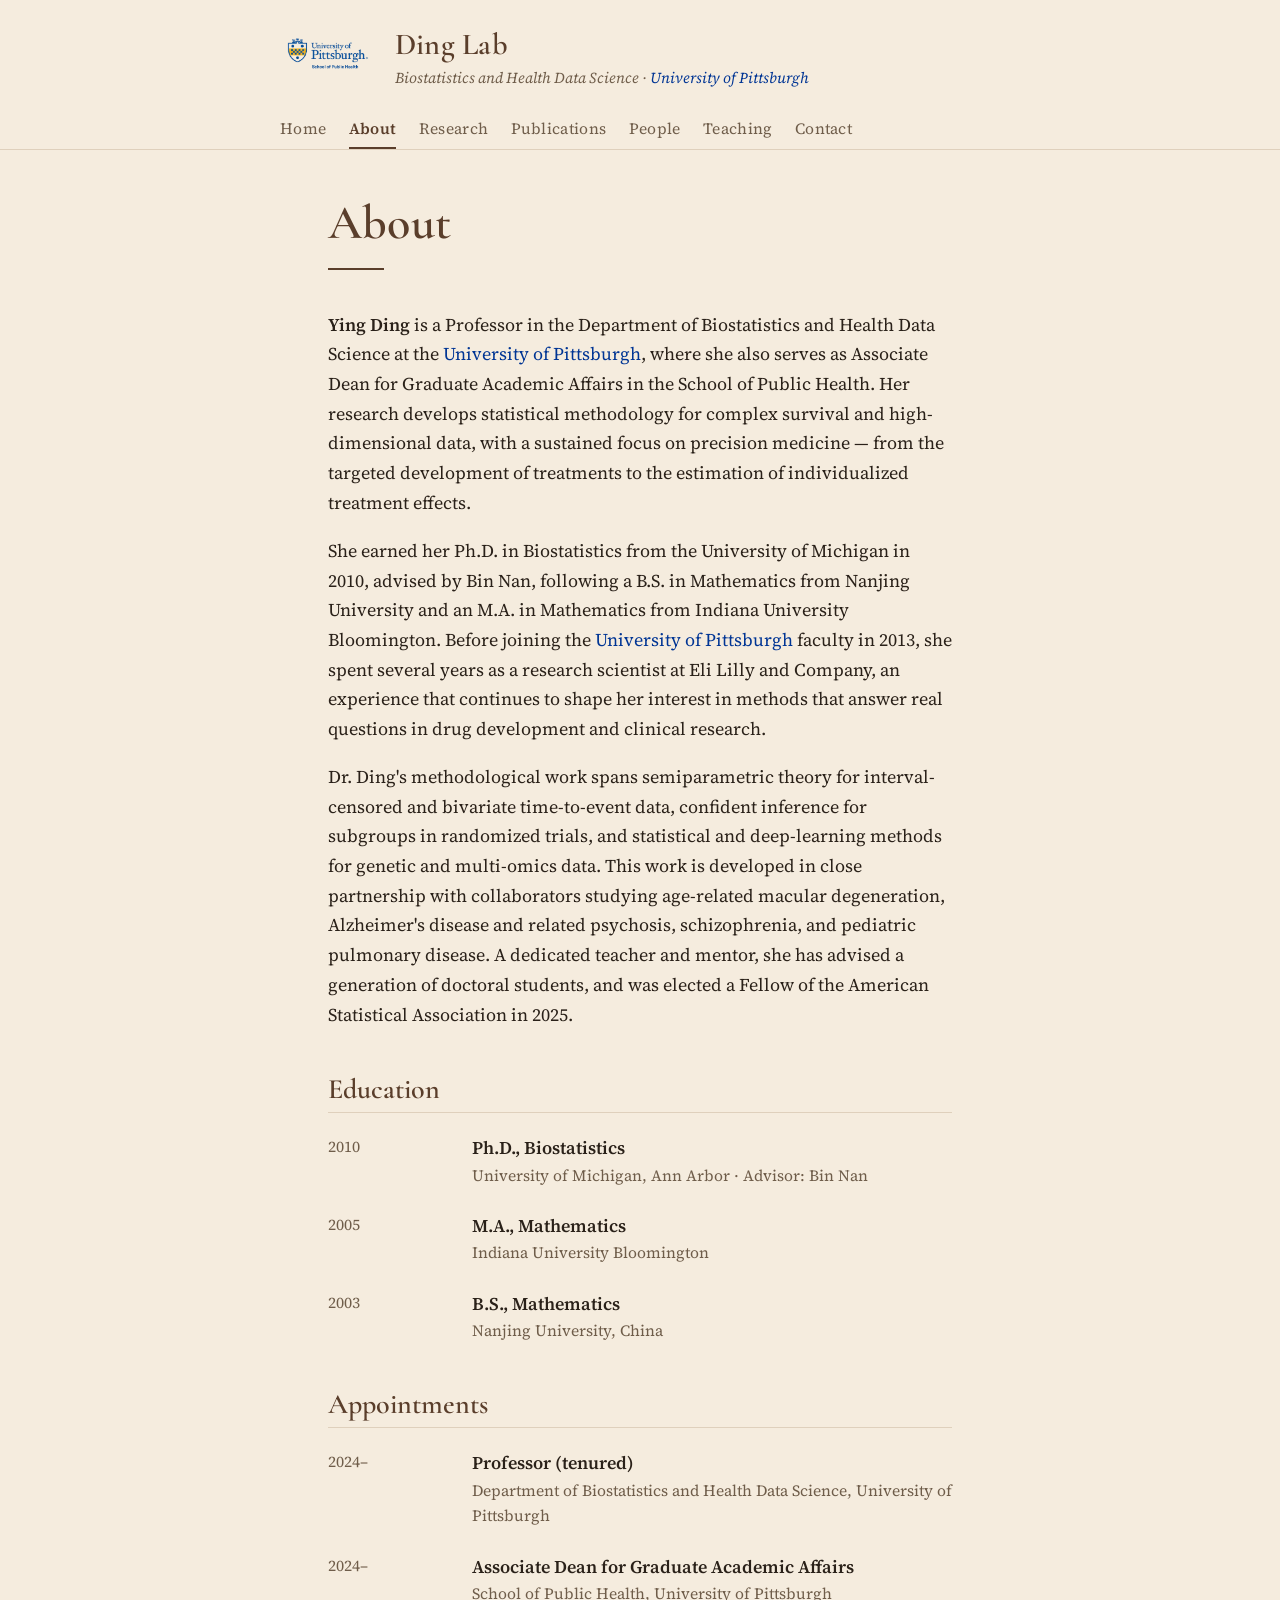
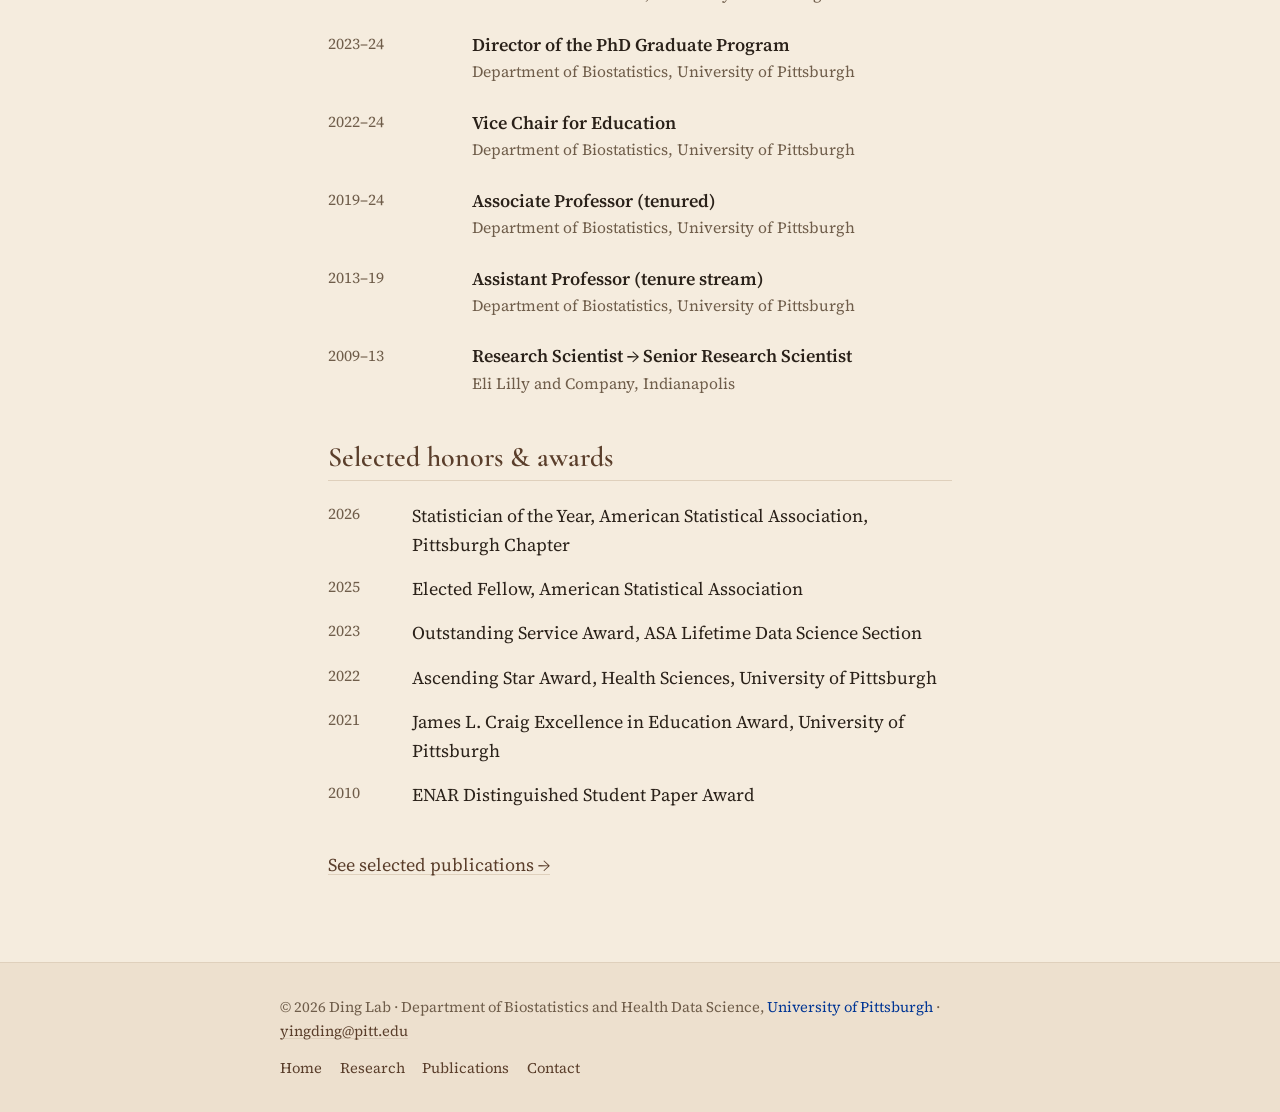
==== about.html @ 4a9fe465 "Badge into header masthead; drop home portrait and hero tagline - Move the Pitt School of Public Hea" ====
<!DOCTYPE html>
<html lang="en">
<head>
  <meta charset="utf-8">
  <meta name="viewport" content="width=device-width, initial-scale=1">
  <title>About — Ding Lab</title>
  <meta name="description" content="Biography, education, and academic appointments of Ying Ding, Professor of Biostatistics and Health Data Science at the University of Pittsburgh.">
  <link rel="preconnect" href="https://fonts.googleapis.com">
  <link rel="preconnect" href="https://fonts.gstatic.com" crossorigin>
  <link rel="stylesheet" href="https://fonts.googleapis.com/css2?family=Cormorant+Garamond:ital,wght@0,500;0,600;1,500;1,600&family=Source+Serif+4:ital,wght@0,400;0,600;1,400&display=swap">
  <link rel="stylesheet" href="assets/css/style.css">
</head>
<body>
  <a class="skip-link" href="#main">Skip to content</a>

  <!-- ===== SHARED HEADER — keep identical across all pages (only aria-current moves) ===== -->
  <header class="site-header">
    <div class="wrap">
      <div class="brand">
        <img class="site-badge" src="assets/img/School_of_Public_Health.png" alt="University of Pittsburgh School of Public Health">
        <div class="brand-text">
          <a class="site-title" href="index.html">Ding Lab</a>
          <p class="site-tagline">Biostatistics and Health Data Science &middot; <span class="pitt">University of Pittsburgh</span></p>
        </div>
      </div>
      <nav class="main-nav" aria-label="Primary">
        <ul>
          <li><a href="index.html">Home</a></li>
          <li><a href="about.html" aria-current="page">About</a></li>
          <li><a href="research.html">Research</a></li>
          <li><a href="publications.html">Publications</a></li>
          <li><a href="people.html">People</a></li>
          <li><a href="teaching.html">Teaching</a></li>
          <li><a href="contact.html">Contact</a></li>
        </ul>
      </nav>
    </div>
  </header>
  <!-- ===== /SHARED HEADER ===== -->

  <main id="main">
    <div class="page-header">
      <h1 class="page-title">About</h1>
      <hr class="rule">
    </div>

    <section aria-label="Biography">
      <!-- TODO: review the biography below for accuracy and voice; edit freely. -->
      <p><strong>Ying Ding</strong> is a Professor in the Department of Biostatistics and Health Data
      Science at the <span class="pitt">University of Pittsburgh</span>, where she also serves as
      Associate Dean for Graduate Academic Affairs in the School of Public Health. Her research
      develops statistical methodology for complex survival and high-dimensional data, with a
      sustained focus on precision medicine &mdash; from the targeted development of treatments to the
      estimation of individualized treatment effects.</p>

      <p>She earned her Ph.D. in Biostatistics from the University of Michigan in 2010, advised by
      Bin Nan, following a B.S. in Mathematics from Nanjing University and an M.A. in Mathematics
      from Indiana University Bloomington. Before joining the <span class="pitt">University of
      Pittsburgh</span> faculty in 2013, she spent several years as a research scientist at Eli Lilly
      and Company, an experience that continues to shape her interest in methods that answer real
      questions in drug development and clinical research.</p>

      <p>Dr. Ding's methodological work spans semiparametric theory for interval-censored and
      bivariate time-to-event data, confident inference for subgroups in randomized trials, and
      statistical and deep-learning methods for genetic and multi-omics data. This work is developed
      in close partnership with collaborators studying age-related macular degeneration, Alzheimer's
      disease and related psychosis, schizophrenia, and pediatric pulmonary disease. A dedicated
      teacher and mentor, she has advised a generation of doctoral students, and was elected a Fellow
      of the American Statistical Association in 2025.</p>
    </section>

    <section aria-labelledby="education-heading">
      <h2 id="education-heading">Education</h2>
      <div class="cv-list">
        <div class="cv-item">
          <span class="cv-when">2010</span>
          <p class="cv-what"><span class="cv-role">Ph.D., Biostatistics</span>
            <span class="cv-where">University of Michigan, Ann Arbor &middot; Advisor: Bin Nan</span></p>
        </div>
        <div class="cv-item">
          <span class="cv-when">2005</span>
          <p class="cv-what"><span class="cv-role">M.A., Mathematics</span>
            <span class="cv-where">Indiana University Bloomington</span></p>
        </div>
        <div class="cv-item">
          <span class="cv-when">2003</span>
          <p class="cv-what"><span class="cv-role">B.S., Mathematics</span>
            <span class="cv-where">Nanjing University, China</span></p>
        </div>
      </div>
    </section>

    <section aria-labelledby="appointments-heading">
      <h2 id="appointments-heading">Appointments</h2>
      <div class="cv-list">
        <div class="cv-item">
          <span class="cv-when">2024&ndash;</span>
          <p class="cv-what"><span class="cv-role">Professor (tenured)</span>
            <span class="cv-where">Department of Biostatistics and Health Data Science, University of Pittsburgh</span></p>
        </div>
        <div class="cv-item">
          <span class="cv-when">2024&ndash;</span>
          <p class="cv-what"><span class="cv-role">Associate Dean for Graduate Academic Affairs</span>
            <span class="cv-where">School of Public Health, University of Pittsburgh</span></p>
        </div>
        <div class="cv-item">
          <span class="cv-when">2023&ndash;24</span>
          <p class="cv-what"><span class="cv-role">Director of the PhD Graduate Program</span>
            <span class="cv-where">Department of Biostatistics, University of Pittsburgh</span></p>
        </div>
        <div class="cv-item">
          <span class="cv-when">2022&ndash;24</span>
          <p class="cv-what"><span class="cv-role">Vice Chair for Education</span>
            <span class="cv-where">Department of Biostatistics, University of Pittsburgh</span></p>
        </div>
        <div class="cv-item">
          <span class="cv-when">2019&ndash;24</span>
          <p class="cv-what"><span class="cv-role">Associate Professor (tenured)</span>
            <span class="cv-where">Department of Biostatistics, University of Pittsburgh</span></p>
        </div>
        <div class="cv-item">
          <span class="cv-when">2013&ndash;19</span>
          <p class="cv-what"><span class="cv-role">Assistant Professor (tenure stream)</span>
            <span class="cv-where">Department of Biostatistics, University of Pittsburgh</span></p>
        </div>
        <div class="cv-item">
          <span class="cv-when">2009&ndash;13</span>
          <p class="cv-what"><span class="cv-role">Research Scientist &rarr; Senior Research Scientist</span>
            <span class="cv-where">Eli Lilly and Company, Indianapolis</span></p>
        </div>
      </div>
    </section>

    <section aria-labelledby="honors-heading">
      <h2 id="honors-heading">Selected honors &amp; awards</h2>
      <!-- TODO: add or prune awards as desired; full list in CV. -->
      <ul class="stack-list">
        <li><span class="yr">2026</span><span>Statistician of the Year, American Statistical Association, Pittsburgh Chapter</span></li>
        <li><span class="yr">2025</span><span>Elected Fellow, American Statistical Association</span></li>
        <li><span class="yr">2023</span><span>Outstanding Service Award, ASA Lifetime Data Science Section</span></li>
        <li><span class="yr">2022</span><span>Ascending Star Award, Health Sciences, University of Pittsburgh</span></li>
        <li><span class="yr">2021</span><span>James L. Craig Excellence in Education Award, University of Pittsburgh</span></li>
        <li><span class="yr">2010</span><span>ENAR Distinguished Student Paper Award</span></li>
      </ul>
    </section>

    <p style="margin-top:2.5rem;"><a href="publications.html">See selected publications &rarr;</a></p>
  </main>

  <!-- ===== SHARED FOOTER — keep identical across all pages ===== -->
  <footer class="site-footer">
    <div class="wrap foot-inner">
      <!-- TODO: update the year (or wire up a small script) -->
      <p>&copy; 2026 Ding Lab &middot; Department of Biostatistics and Health Data Science, <span class="pitt">University of Pittsburgh</span> &middot; <a href="mailto:yingding@pitt.edu">yingding@pitt.edu</a></p>
      <nav aria-label="Footer">
        <ul>
          <li><a href="index.html">Home</a></li>
          <li><a href="research.html">Research</a></li>
          <li><a href="publications.html">Publications</a></li>
          <li><a href="contact.html">Contact</a></li>
        </ul>
      </nav>
    </div>
  </footer>
  <!-- ===== /SHARED FOOTER ===== -->
</body>
</html>
---- assets/css/style.css ----
/* ==========================================================================
   Ying Ding Lab — shared stylesheet
   Classical academic elegance with a warm, luxe register:
   "high-priced wood" — walnut/espresso browns on a soft warm-beige ground.
   Restrained on purpose. Edit palette below.
   ========================================================================== */

:root {
  /* Color palette (warm "wood + skin", AA-checked) */
  --bg:            #F5ECDE;  /* warm light beige page background */
  --bg-panel:      #EDE0CE;  /* soft warm sand: footer, callouts, headshot */
  --text:          #2A2119;  /* primary text, dark espresso */
  --text-muted:    #6F5D4A;  /* secondary text, warm taupe */
  --accent:        #5A3E2B;  /* walnut brown: headings, links, rules */
  --accent-dark:   #3E2A1C;  /* hover / pressed */
  --hairline:      #DFD0BC;  /* borders, dividers */
  --pitt-blue:     #003594;  /* University of Pittsburgh official blue */

  /* Type */
  --font-head: "Cormorant Garamond", Georgia, "Times New Roman", serif;
  --font-body: "Source Serif 4", Georgia, "Times New Roman", serif;

  /* Measure & rhythm */
  --wrap:  48rem;   /* header / footer width */
  --prose: 42rem;   /* reading measure (~65ch) */
  --pad:   1.5rem;
}

/* ------------------------------------------------------------------ Reset-ish */
*,
*::before,
*::after { box-sizing: border-box; }

html { -webkit-text-size-adjust: 100%; }

body {
  margin: 0;
  background: var(--bg);
  color: var(--text);
  font-family: var(--font-body);
  font-size: 1.125rem;      /* 18px */
  line-height: 1.65;
  font-weight: 400;
  text-rendering: optimizeLegibility;
  -webkit-font-smoothing: antialiased;
}

img { max-width: 100%; height: auto; display: block; }

/* -------------------------------------------------------------- Skip link */
.skip-link {
  position: absolute;
  left: -9999px;
  top: 0;
  background: var(--accent);
  color: #fff;
  padding: 0.5rem 1rem;
  z-index: 100;
  text-decoration: none;
}
.skip-link:focus {
  left: 0.75rem;
  top: 0.75rem;
}

/* --------------------------------------------------------------- Wrappers */
.wrap {
  width: 100%;
  max-width: var(--wrap);
  margin-inline: auto;
  padding-inline: var(--pad);
}

/* ---------------------------------------------------------------- Header */
.site-header {
  border-bottom: 1px solid var(--hairline);
  padding-block: 1.75rem 0;
}
/* Institution badge sits to the left of the lab name (masthead, husainlab.org-style). */
.brand {
  display: flex;
  align-items: center;
  gap: 1.15rem;
}
.site-badge {
  height: 54px;
  width: auto;
  flex: 0 0 auto;
}
.site-title {
  font-family: var(--font-head);
  font-weight: 600;
  font-size: 1.9rem;
  line-height: 1.1;
  letter-spacing: 0.01em;
  color: var(--accent);
  text-decoration: none;
  display: inline-block;
}
.site-title:hover,
.site-title:focus-visible { color: var(--accent-dark); }
.site-tagline {
  margin: 0.15rem 0 0;
  font-size: 0.95rem;
  color: var(--text-muted);
  font-style: italic;
}

/* Navigation */
.main-nav {
  margin-top: 1.25rem;
}
.main-nav ul {
  list-style: none;
  margin: 0;
  padding: 0;
  display: flex;
  flex-wrap: wrap;
  gap: 0.25rem 1.4rem;
}
.main-nav a {
  display: inline-block;
  padding: 0.35rem 0;
  font-size: 0.98rem;
  letter-spacing: 0.02em;
  color: var(--text-muted);
  text-decoration: none;
  border-bottom: 2px solid transparent;
  transition: color 120ms ease, border-color 120ms ease;
}
.main-nav a:hover,
.main-nav a:focus-visible {
  color: var(--accent);
  border-bottom-color: var(--hairline);
}
.main-nav a[aria-current="page"] {
  color: var(--accent);
  font-weight: 600;
  border-bottom-color: var(--accent);
}

/* ------------------------------------------------------------------ Main */
main {
  max-width: var(--prose);
  margin-inline: auto;
  padding: 3rem var(--pad) 4rem;
}

/* Page header block */
.page-header { margin-bottom: 2.5rem; }
.page-title {
  font-family: var(--font-head);
  font-weight: 600;
  font-size: clamp(2.2rem, 5vw, 3rem);
  line-height: 1.08;
  letter-spacing: 0.005em;
  color: var(--accent);
  margin: 0;
}
.page-header .rule {
  width: 3.5rem;
  height: 2px;
  background: var(--accent);
  border: 0;
  margin: 1.1rem 0 0;
}

/* Lead paragraph — used on the warmer pages */
.lead {
  font-size: 1.3rem;
  line-height: 1.55;
  color: var(--text);
  margin: 1.4rem 0 0;
}
.lead-italic {
  font-family: var(--font-head);
  font-size: 1.5rem;
  font-style: italic;
  color: var(--accent);
  line-height: 1.4;
  margin: 1rem 0 0;
}

/* ----------------------------------------------------------- Typography */
h2 {
  font-family: var(--font-head);
  font-weight: 600;
  font-size: 1.75rem;
  line-height: 1.15;
  color: var(--accent);
  margin: 2.75rem 0 1rem;
  padding-bottom: 0.4rem;
  border-bottom: 1px solid var(--hairline);
}
h3 {
  font-family: var(--font-head);
  font-weight: 600;
  font-size: 1.35rem;
  line-height: 1.2;
  color: var(--text);
  margin: 2rem 0 0.5rem;
}
p { margin: 0 0 1.15rem; }
main > section > p:last-child { margin-bottom: 0; }

a {
  color: var(--accent);
  text-decoration: underline;
  text-underline-offset: 0.14em;
  text-decoration-thickness: 1px;
  text-decoration-color: var(--hairline);
  transition: color 120ms ease, text-decoration-color 120ms ease;
}
a:hover,
a:focus-visible {
  color: var(--accent-dark);
  text-decoration-color: currentColor;
}

strong { font-weight: 600; }
em { font-style: italic; }

hr.divider {
  border: 0;
  border-top: 1px solid var(--hairline);
  margin: 2.5rem 0;
}

/* --------------------------------------------------- CV-style definition lists */
/* Education, appointments, courses: label + detail rows */
.cv-list {
  margin: 1.25rem 0 0;
  display: grid;
  gap: 1.4rem;
}
.cv-item {
  display: grid;
  grid-template-columns: 7.5rem 1fr;
  gap: 0.25rem 1.5rem;
}
.cv-item .cv-when {
  color: var(--text-muted);
  font-variant-numeric: tabular-nums;
  font-size: 0.98rem;
  padding-top: 0.1rem;
}
.cv-item .cv-what { margin: 0; }
.cv-item .cv-what .cv-role { font-weight: 600; }
.cv-item .cv-what .cv-where { color: var(--text-muted); display: block; font-size: 0.98rem; }

/* Simple stacked list (awards, plain items) */
.stack-list {
  margin: 1.25rem 0 0;
  padding: 0;
  list-style: none;
  display: grid;
  gap: 0.9rem;
}
.stack-list li {
  display: grid;
  grid-template-columns: 4rem 1fr;
  gap: 1.25rem;
}
.stack-list .yr {
  color: var(--text-muted);
  font-variant-numeric: tabular-nums;
  font-size: 0.98rem;
}

/* -------------------------------------------------------- Research interests */
/* Home page: each interest = title + description + a line of recent citations. */
.interests {
  margin: 1.5rem 0 0;
  display: grid;
  gap: 2.25rem;
}
.interest .i-title {
  font-family: var(--font-head);
  font-weight: 600;
  font-size: 1.35rem;
  line-height: 1.2;
  color: var(--accent);
  margin: 0 0 0.45rem;
}
.interest .i-desc { margin: 0 0 0.6rem; }
.interest .i-pubs {
  margin: 0;
  padding-left: 1.1rem;
  border-left: 2px solid var(--hairline);
  font-size: 0.95rem;
  line-height: 1.6;
  color: var(--text-muted);
}
.interest .i-pubs-label {
  display: block;
  font-family: var(--font-head);
  font-style: italic;
  font-size: 1.05rem;
  color: var(--accent);
}
.i-more { margin-top: 2.25rem; font-size: 0.95rem; }

/* --------------------------------------------------------------- News list */
.news {
  margin: 1.25rem 0 0;
  padding: 0;
  list-style: none;
  display: grid;
  gap: 1rem;
}
.news li {
  display: grid;
  grid-template-columns: 6rem 1fr;
  gap: 1.25rem;
}
.news .news-date {
  color: var(--text-muted);
  font-size: 0.92rem;
  font-variant-numeric: tabular-nums;
  padding-top: 0.05rem;
}
.news p { margin: 0; }

/* -------------------------------------------------------------- Publications */
.pub-year {
  font-family: var(--font-head);
  font-weight: 600;
  font-size: 1.75rem;
  color: var(--accent);
  margin: 2.75rem 0 1rem;
  padding-bottom: 0.4rem;
  border-bottom: 1px solid var(--hairline);
}
.pub-list {
  margin: 0;
  padding: 0;
  list-style: none;
  display: grid;
  gap: 1.4rem;
}
.pub-list li { padding-left: 1.1rem; border-left: 2px solid var(--hairline); }
.pub-list .pub-title { font-weight: 600; }
.pub-list .pub-venue { font-style: italic; color: var(--text-muted); }
.pub-list .pub-meta { display: block; margin-top: 0.2rem; font-size: 0.95rem; }

/* --------------------------------------------------------------- People */
.people-group { margin-top: 1rem; }
.person {
  display: grid;
  grid-template-columns: auto 1fr;
  gap: 0.1rem 0;
  padding: 0.9rem 0;
  border-bottom: 1px solid var(--hairline);
}
.person:last-child { border-bottom: 0; }
.person .p-name { font-weight: 600; }
.person .p-role { color: var(--text-muted); }

/* PI card — a little warmth on the People page */
.pi-card {
  display: grid;
  grid-template-columns: 9.5rem 1fr;
  gap: 1.75rem;
  align-items: start;
  margin-top: 1.5rem;
}
.pi-card .headshot {
  width: 9.5rem;
  border: 1px solid var(--hairline);
  background: var(--bg-panel);
}
.pi-card h3 { margin-top: 0; }
.pi-card .p-role { color: var(--text-muted); margin-top: -0.25rem; }

/* --------------------------------------------------------------- Callout */
/* Warm note — prospective students, contact aside */
.callout {
  background: var(--bg-panel);
  border-left: 3px solid var(--accent);
  padding: 1.25rem 1.5rem;
  margin: 2rem 0 0;
}
.callout p:last-child { margin-bottom: 0; }
.callout h2,
.callout h3 { border: 0; margin-top: 0; }

/* Contact details block */
.contact-list {
  margin: 1.5rem 0 0;
  display: grid;
  gap: 1.1rem;
}
.contact-list .c-row { display: grid; grid-template-columns: 7rem 1fr; gap: 1.25rem; }
.contact-list .c-label {
  color: var(--text-muted);
  font-size: 0.98rem;
  letter-spacing: 0.02em;
}
.contact-list .c-value { margin: 0; }

/* ---------------------------------------------------------------- Footer */
.site-footer {
  background: var(--bg-panel);
  border-top: 1px solid var(--hairline);
  color: var(--text-muted);
  padding-block: 2rem;
  font-size: 0.92rem;
}
.site-footer .foot-inner {
  display: flex;
  flex-wrap: wrap;
  justify-content: space-between;
  gap: 0.75rem 2rem;
}
.site-footer p { margin: 0; }
.site-footer a { color: var(--accent); }
.site-footer nav ul {
  list-style: none;
  margin: 0;
  padding: 0;
  display: flex;
  flex-wrap: wrap;
  gap: 0.25rem 1.1rem;
}
.site-footer nav a { text-decoration: none; }
.site-footer nav a:hover { text-decoration: underline; }

/* ---------------------------------------------------------------- Hero (home) */
.hero {
  position: relative;
  background-color: var(--accent-dark);
  background-image: url("../img/pittsburgh.jpg");   /* swap this file to change the hero photo */
  background-size: cover;
  background-position: center;
  border-bottom: 1px solid var(--hairline);
}
.hero::before {
  /* solid warm wash (not a gradient) to keep overlaid text legible;
     deepen the alpha if you swap in a bright photo */
  content: "";
  position: absolute;
  inset: 0;
  background: rgba(42, 33, 25, 0.45);
}
.hero-inner {
  position: relative;
  max-width: var(--wrap);
  margin-inline: auto;
  padding: clamp(3.25rem, 11vw, 6.5rem) var(--pad);
  color: #F5ECDE;
}
.hero-title {
  font-family: var(--font-head);
  font-weight: 600;
  font-size: clamp(3rem, 10vw, 5.5rem);
  line-height: 1;
  letter-spacing: 0.01em;
  margin: 0;
  color: #F5ECDE;
}

/* ----------------------------------------------------- Pitt blue brand accent */
/* Used on "University of Pittsburgh" to align with the university's colour. */
.pitt { color: var(--pitt-blue); }

/* ---------------------------------------------------- Affiliation block (home) */
/* Department + street address, below the hero. */
.affiliation {
  padding-bottom: 1.9rem;
  margin-bottom: 2.25rem;
  border-bottom: 1px solid var(--hairline);
}
.affiliation-text p { margin: 0; }
.affiliation-text .aff-dept { font-weight: 600; }
.affiliation-text .aff-addr {
  margin-top: 0.35rem;
  color: var(--text-muted);
  font-size: 0.95rem;
}

/* ------------------------------------------------- Full-bleed page banner (16:9) */
/* Used on teaching.html. Sits between the header and <main>, edge to edge. */
.page-banner {
  margin: 0;
  width: 100%;
  background: var(--bg-panel);
  border-bottom: 1px solid var(--hairline);
}
.page-banner img {
  display: block;
  width: 100%;
  aspect-ratio: 16 / 9;
  object-fit: cover;   /* a non-16:9 photo is centre-cropped rather than squashed */
  object-position: center;
}

/* ------------------------------------------------------------ Rolling gallery */
/* Full-bleed auto-scrolling photo strip (home page, below the news list).
   Two identical .marquee-set tracks slide by; translating 50% swaps one for the
   other, so the loop is seamless. Pauses on hover/focus; stops entirely for
   visitors who prefer reduced motion. */
.gallery-note {
  margin: 0.35rem 0 0;
  color: var(--text-muted);
  font-style: italic;
}
.marquee {
  overflow: hidden;
  padding-block: 1.75rem 3rem;
}
.marquee-track {
  display: flex;
  width: max-content;
  animation: marquee-scroll 40s linear infinite;
  animation-direction: reverse;   /* images travel left -> right; `normal` reverses it */
}
/* pause mechanism (hover, or keyboard focus on the strip) */
.marquee:hover .marquee-track,
.marquee:focus-within .marquee-track { animation-play-state: paused; }

.marquee-set { display: flex; }
.marquee figure {
  margin: 0 1rem 0 0;
  flex: 0 0 auto;
  width: 260px;
}
.marquee img {
  width: 260px;
  height: 185px;
  object-fit: cover;
  border: 1px solid var(--hairline);
  background: var(--bg-panel);
}
.marquee figcaption {
  margin-top: 0.45rem;
  font-size: 0.88rem;
  font-style: italic;
  color: var(--text-muted);
}

@keyframes marquee-scroll {
  from { transform: translateX(0); }
  to   { transform: translateX(-50%); }
}

@media (prefers-reduced-motion: reduce) {
  .marquee-track { animation: none; }
  .marquee { overflow-x: auto; }   /* still browsable by scrolling */
}

/* -------------------------------------------------------------- Research figure */
figure.research-figure { margin: 1.5rem 0 0; }
figure.research-figure img {
  width: 100%;
  border: 1px solid var(--hairline);
  background: var(--bg-panel);
}
figure.research-figure figcaption {
  margin-top: 0.5rem;
  font-size: 0.92rem;
  color: var(--text-muted);
}

/* --------------------------------------------------------- People photo grid */
.people-grid {
  display: grid;
  grid-template-columns: repeat(auto-fill, minmax(150px, 1fr));
  gap: 2rem 1.5rem;
  margin-top: 1.5rem;
}
.member-card { margin: 0; }
.member-card .avatar {
  width: 100%;
  max-width: 160px;
  aspect-ratio: 1 / 1;
  object-fit: cover;
  object-position: center 20%;  /* bias toward faces; no effect on already-square photos */
  border-radius: 50%;
  border: 1px solid var(--hairline);
  background: var(--bg-panel);
}
.member-card figcaption { margin-top: 0.75rem; }
.member-card .m-name { font-weight: 600; margin: 0; }
.member-card .m-role { color: var(--text-muted); font-size: 0.95rem; margin: 0.1rem 0 0; }

/* ------------------------------------------------------------ Focus states */
:focus-visible {
  outline: 2px solid var(--accent);
  outline-offset: 2px;
}

/* --------------------------------------------------------------- Responsive */
@media (max-width: 34rem) {
  body { font-size: 1.06rem; }
  main { padding-top: 2.25rem; }
  .cv-item { grid-template-columns: 1fr; gap: 0.15rem; }
  .stack-list li { grid-template-columns: 3.25rem 1fr; gap: 0.85rem; }
  .news li { grid-template-columns: 1fr; gap: 0.15rem; }
  .contact-list .c-row { grid-template-columns: 1fr; gap: 0.1rem; }
  .pi-card { grid-template-columns: 1fr; gap: 1rem; }
  .pi-card .headshot { width: 8rem; }
  .lead { font-size: 1.2rem; }
  .people-grid { grid-template-columns: repeat(auto-fill, minmax(120px, 1fr)); gap: 1.5rem 1.25rem; }
  .member-card .avatar { max-width: 130px; }
  .marquee figure { width: 200px; }
  .marquee img { width: 200px; height: 142px; }
  .marquee { padding-block: 1.25rem 2.25rem; }
  .site-badge { height: 44px; }
  .brand { gap: 0.85rem; }
}
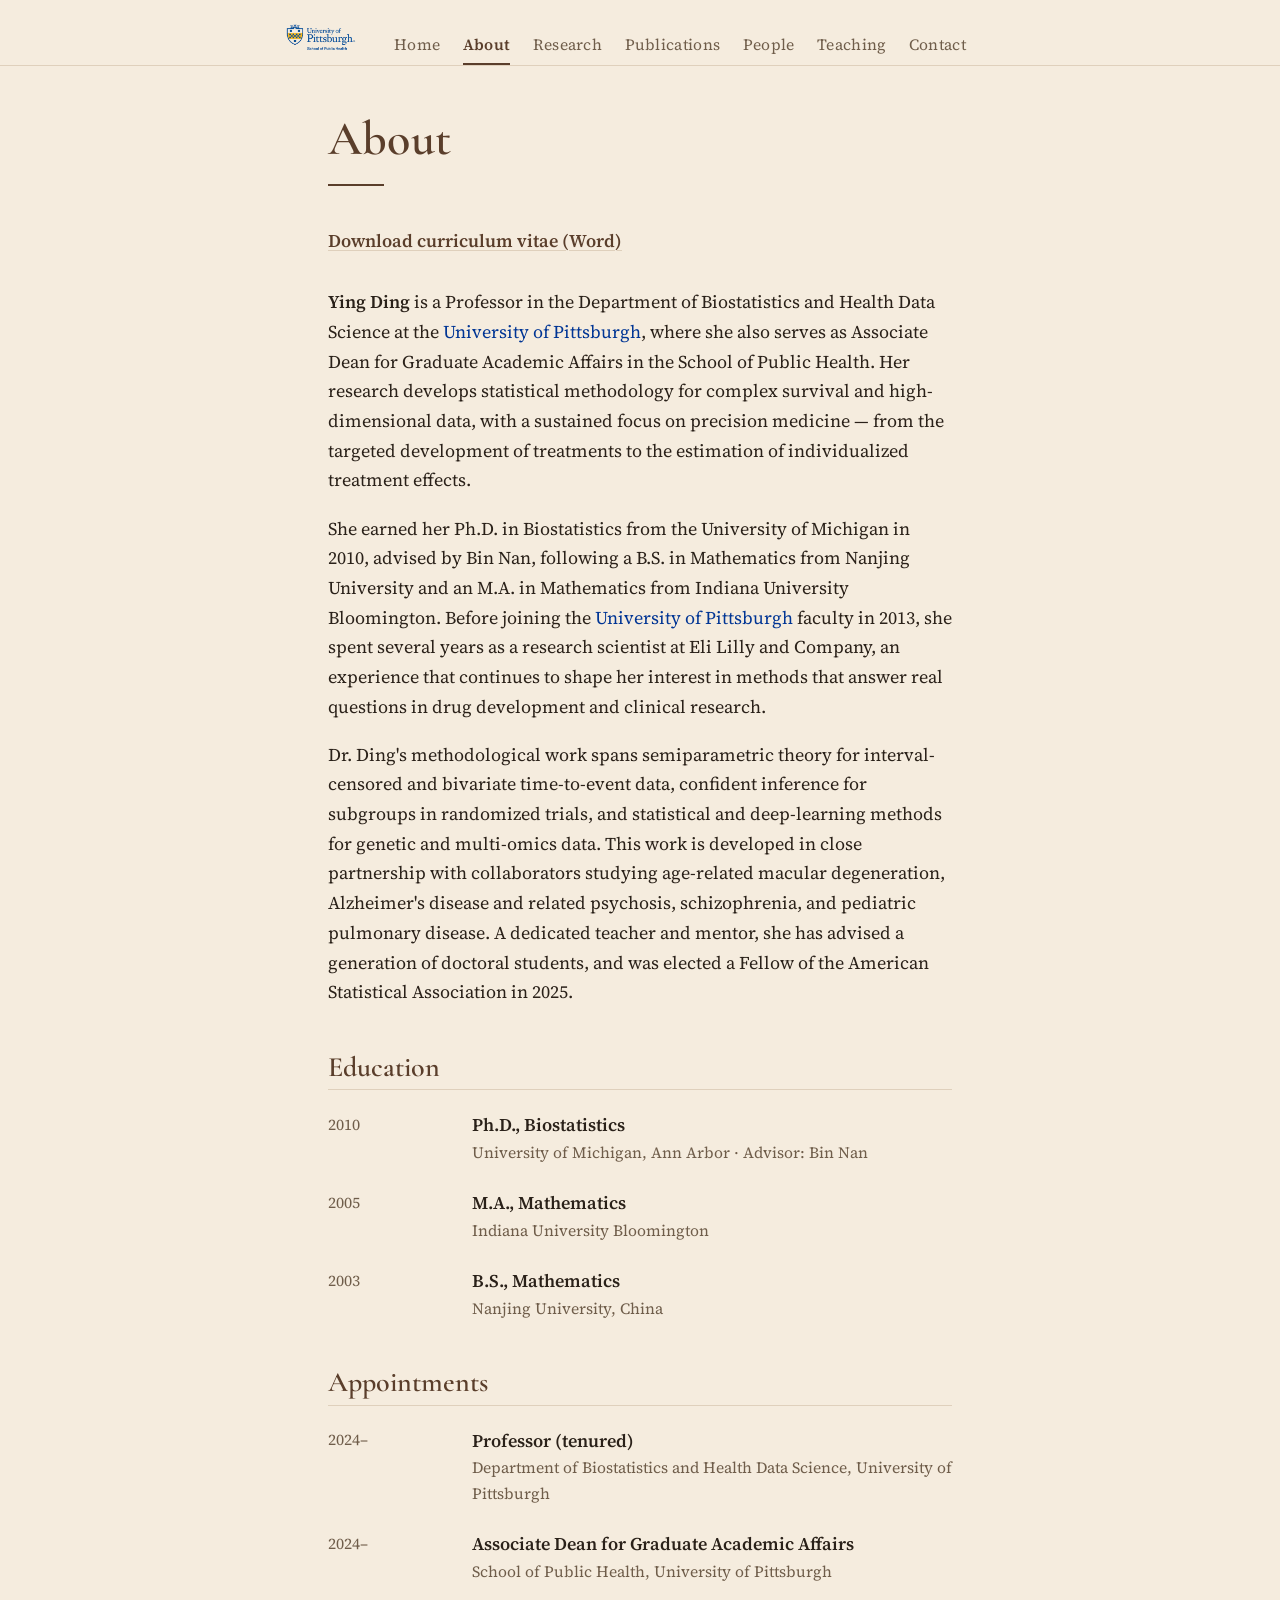
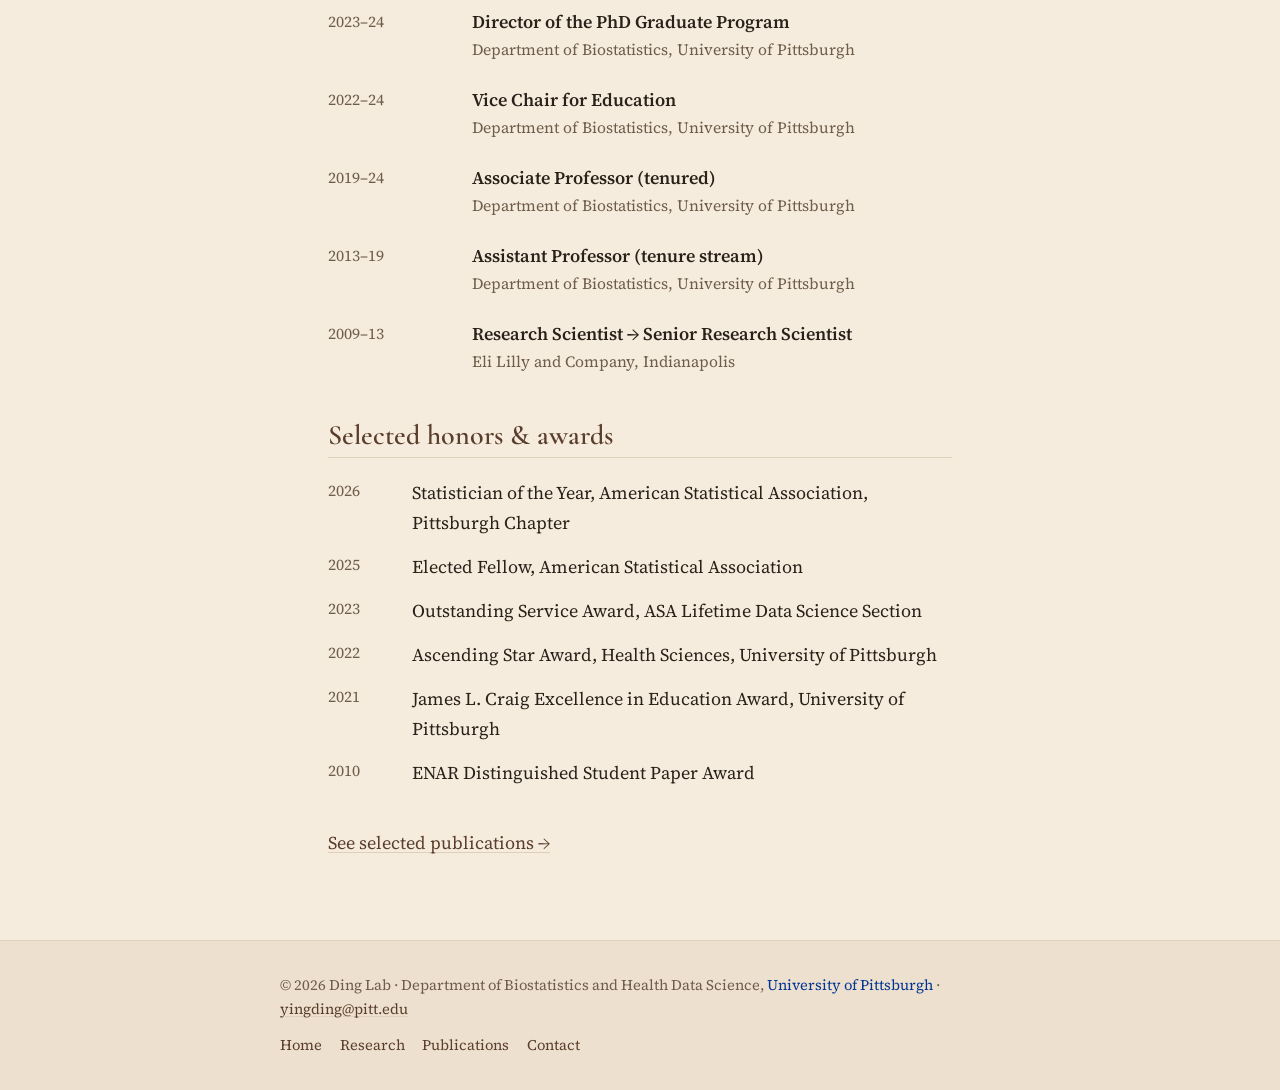
==== commit 094383bd: "Header: badge in the nav row, drop the text title/tagline; trim news to 5 - Remove the header "brand" ====
--- a/about.html
+++ b/about.html
@@ -15,14 +15,8 @@
 
   <!-- ===== SHARED HEADER — keep identical across all pages (only aria-current moves) ===== -->
   <header class="site-header">
-    <div class="wrap">
-      <div class="brand">
-        <img class="site-badge" src="assets/img/School_of_Public_Health.png" alt="University of Pittsburgh School of Public Health">
-        <div class="brand-text">
-          <a class="site-title" href="index.html">Ding Lab</a>
-          <p class="site-tagline">Biostatistics and Health Data Science &middot; <span class="pitt">University of Pittsburgh</span></p>
-        </div>
-      </div>
+    <div class="wrap site-header-inner">
+      <img class="site-badge" src="assets/img/School_of_Public_Health.png" alt="University of Pittsburgh School of Public Health">
       <nav class="main-nav" aria-label="Primary">
         <ul>
           <li><a href="index.html">Home</a></li>
@@ -43,6 +37,10 @@
       <h1 class="page-title">About</h1>
       <hr class="rule">
     </div>
+
+    <!-- TODO: this links the Word CV. If you export a PDF, save it as
+         assets/Ding_Ying_CV_2026.pdf and change the href + label below to "(PDF)". -->
+    <p class="cv-line"><a href="assets/Ding_Ying_CV_2026.docx">Download curriculum vitae (Word)</a></p>
 
     <section aria-label="Biography">
       <!-- TODO: review the biography below for accuracy and voice; edit freely. -->
--- a/assets/css/style.css
+++ b/assets/css/style.css
@@ -74,41 +74,24 @@
 /* ---------------------------------------------------------------- Header */
 .site-header {
   border-bottom: 1px solid var(--hairline);
-  padding-block: 1.75rem 0;
-}
-/* Institution badge sits to the left of the lab name (masthead, husainlab.org-style). */
-.brand {
+  padding-block: 1.2rem 0;
+}
+/* One masthead row: institution badge on the left, primary nav to its right. */
+.site-header-inner {
   display: flex;
-  align-items: center;
-  gap: 1.15rem;
+  align-items: flex-end;
+  gap: 0.75rem 2rem;
+  flex-wrap: wrap;
 }
 .site-badge {
-  height: 54px;
+  height: 46px;
   width: auto;
   flex: 0 0 auto;
 }
-.site-title {
-  font-family: var(--font-head);
-  font-weight: 600;
-  font-size: 1.9rem;
-  line-height: 1.1;
-  letter-spacing: 0.01em;
-  color: var(--accent);
-  text-decoration: none;
-  display: inline-block;
-}
-.site-title:hover,
-.site-title:focus-visible { color: var(--accent-dark); }
-.site-tagline {
-  margin: 0.15rem 0 0;
-  font-size: 0.95rem;
-  color: var(--text-muted);
-  font-style: italic;
-}
 
 /* Navigation */
 .main-nav {
-  margin-top: 1.25rem;
+  margin: 0;
 }
 .main-nav ul {
   list-style: none;
@@ -165,6 +148,10 @@
   margin: 1.1rem 0 0;
 }
 
+/* "Download CV" link under a page title */
+.cv-line { margin: 0 0 2rem; }
+.cv-line a { font-weight: 600; }
+
 /* Lead paragraph — used on the warmer pages */
 .lead {
   font-size: 1.3rem;
@@ -383,6 +370,7 @@
 .callout p:last-child { margin-bottom: 0; }
 .callout h2,
 .callout h3 { border: 0; margin-top: 0; }
+.callout .eeo { font-size: 0.88rem; color: var(--text-muted); margin-top: 0.75rem; }
 
 /* Contact details block */
 .contact-list {
@@ -605,6 +593,5 @@
   .marquee figure { width: 200px; }
   .marquee img { width: 200px; height: 142px; }
   .marquee { padding-block: 1.25rem 2.25rem; }
-  .site-badge { height: 44px; }
-  .brand { gap: 0.85rem; }
-}
+  .site-badge { height: 40px; }
+}
